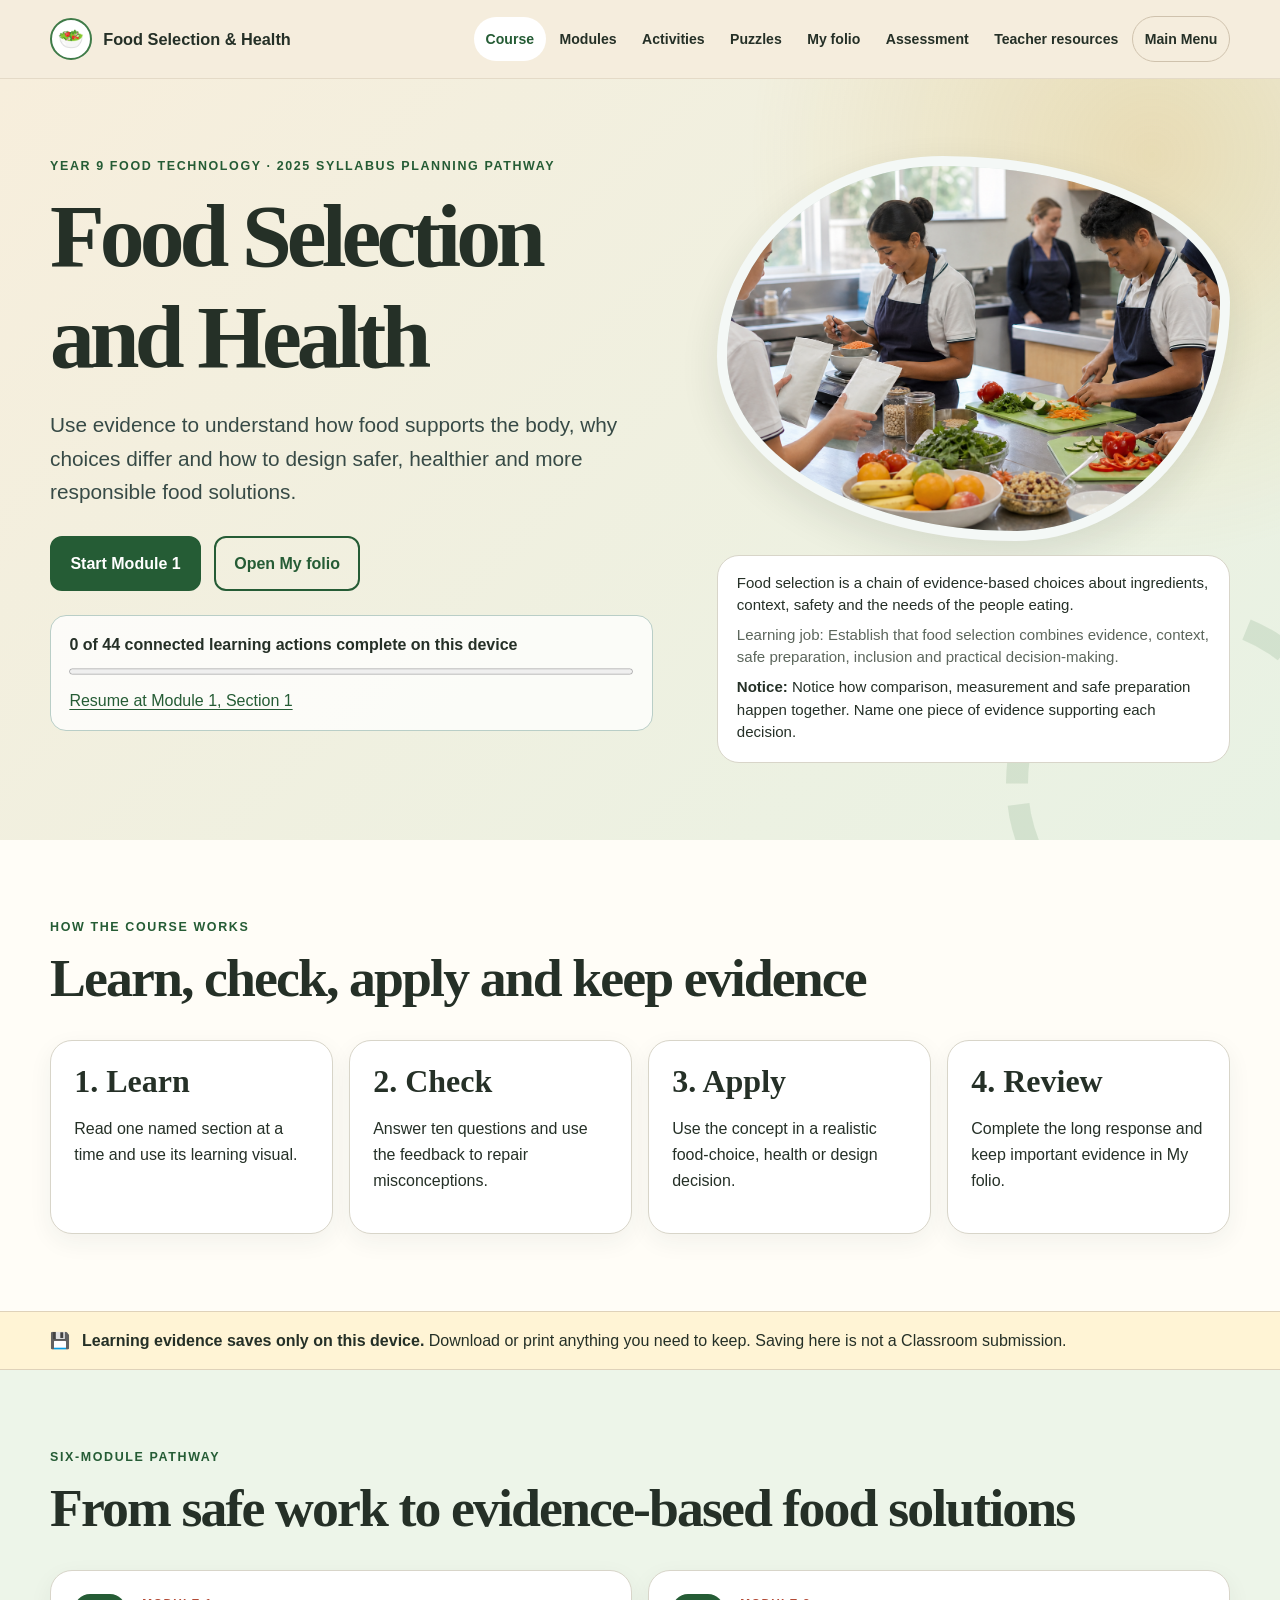
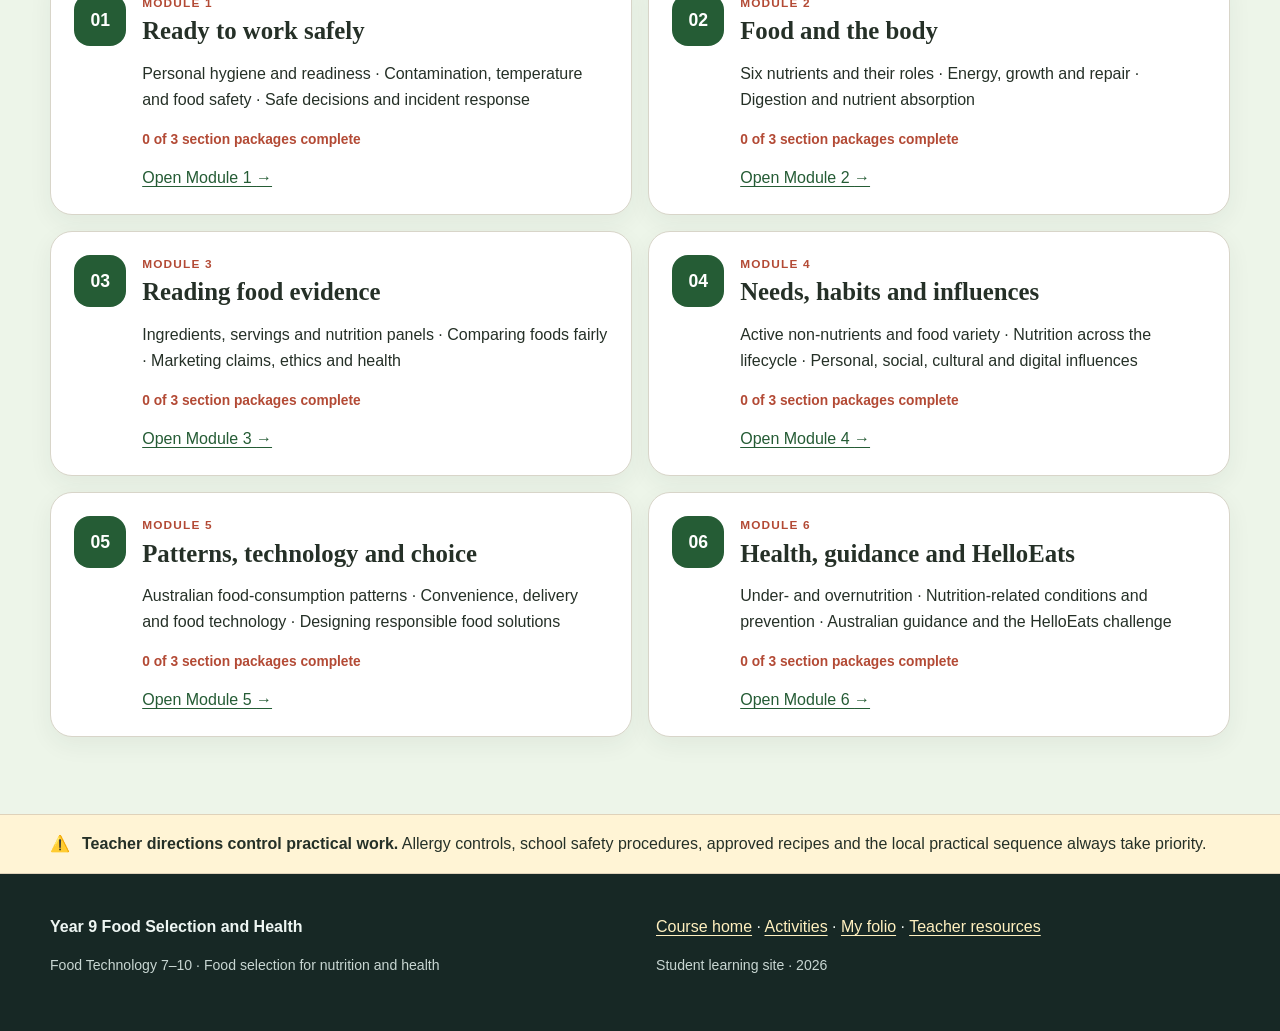
==== index.html @ 701dfd83 "Publish Year 9 Food Selection and Health course" ====
<!doctype html>
<html lang="en-AU"><head><meta charset="utf-8"><meta name="viewport" content="width=device-width, initial-scale=1"><meta name="description" content="Year 9 Food Selection and Health, a source-grounded Food Technology guided course."><title>Student Course | Food Selection and Health</title><link rel="stylesheet" href="assets/styles.css"></head>
<body><a class="skip-link" href="#main">Skip to course content</a>
  <header class="site-header"><div class="nav-wrap">
    <a class="brand" href="index.html"><span class="brand-mark" aria-hidden="true">🥗</span><span>Food Selection &amp; Health</span></a>
    <button class="nav-toggle" aria-expanded="false" aria-controls="site-nav">Menu</button>
    <nav class="site-nav" id="site-nav" aria-label="Main navigation">
      <a aria-current="page" href="index.html">Course</a>
      <a href="index.html#modules">Modules</a>
      <a href="activities.html">Activities</a>
      <a href="puzzles.html">Puzzles</a>
      <a href="folio.html">My folio</a>
      <a href="assessment.html">Assessment</a>
      <a href="teacher-resources.html">Teacher resources</a>
      <a href="https://stevencowell.github.io/Main-Page/">Main Menu</a>
    </nav>
  </div></header><main id="main"><section class="hero"><div class="hero-inner"><div><p class="eyebrow">Year 9 Food Technology · 2025 syllabus planning pathway</p><h1>Food Selection and Health</h1><p class="lede">Use evidence to understand how food supports the body, why choices differ and how to design safer, healthier and more responsible food solutions.</p><div class="hero-actions"><a class="button" href="modules/module-01.html">Start Module 1</a><a class="button secondary" href="folio.html">Open My folio</a></div><div class="course-progress-panel"><p data-course-progress>0 of 44 connected learning actions complete on this device</p><progress data-course-progress-bar value="0" max="44">0 of 44</progress><a data-course-resume href="modules/module-01.html#m01-s1-package">Resume at Module 1, Section 1</a></div></div><figure class="hero-image"><img src="assets/food-selection-health-hero.png" alt="Four Year 9 food technology students compare plain packages, measure ingredients and safely prepare vegetables, grains and legumes at a clean classroom bench under teacher supervision."><figcaption class="hero-caption">Food selection is a chain of evidence-based choices about ingredients, context, safety and the needs of the people eating.<span class="hero-learning-job">Learning job: Establish that food selection combines evidence, context, safe preparation, inclusion and practical decision-making.</span><span class="hero-notice"><strong>Notice:</strong> Notice how comparison, measurement and safe preparation happen together. Name one piece of evidence supporting each decision.</span></figcaption></figure></div></section>
  <section><div class="wrap"><p class="eyebrow">How the course works</p><h2>Learn, check, apply and keep evidence</h2><div class="rhythm-grid"><article class="card"><h3>1. Learn</h3><p>Read one named section at a time and use its learning visual.</p></article><article class="card"><h3>2. Check</h3><p>Answer ten questions and use the feedback to repair misconceptions.</p></article><article class="card"><h3>3. Apply</h3><p>Use the concept in a realistic food-choice, health or design decision.</p></article><article class="card"><h3>4. Review</h3><p>Complete the long response and keep important evidence in My folio.</p></article></div></div></section>
  <div class="save-note"><div class="wrap"><span aria-hidden="true">💾</span><span><strong>Learning evidence saves only on this device.</strong> Download or print anything you need to keep. Saving here is not a Classroom submission.</span></div></div>
  <section class="soft" id="modules"><div class="wrap"><p class="eyebrow">Six-module pathway</p><h2>From safe work to evidence-based food solutions</h2><div class="module-grid"><article class="card module-card"><div class="module-number">01</div><div><p class="module-stage">Module 1</p><h3>Ready to work safely</h3><p>Personal hygiene and readiness · Contamination, temperature and food safety · Safe decisions and incident response</p><p class="card-progress" data-card-progress="m01">0 of 3 section packages complete</p><a href="modules/module-01.html">Open Module 1 <span aria-hidden="true">→</span></a></div></article><article class="card module-card"><div class="module-number">02</div><div><p class="module-stage">Module 2</p><h3>Food and the body</h3><p>Six nutrients and their roles · Energy, growth and repair · Digestion and nutrient absorption</p><p class="card-progress" data-card-progress="m02">0 of 3 section packages complete</p><a href="modules/module-02.html">Open Module 2 <span aria-hidden="true">→</span></a></div></article><article class="card module-card"><div class="module-number">03</div><div><p class="module-stage">Module 3</p><h3>Reading food evidence</h3><p>Ingredients, servings and nutrition panels · Comparing foods fairly · Marketing claims, ethics and health</p><p class="card-progress" data-card-progress="m03">0 of 3 section packages complete</p><a href="modules/module-03.html">Open Module 3 <span aria-hidden="true">→</span></a></div></article><article class="card module-card"><div class="module-number">04</div><div><p class="module-stage">Module 4</p><h3>Needs, habits and influences</h3><p>Active non-nutrients and food variety · Nutrition across the lifecycle · Personal, social, cultural and digital influences</p><p class="card-progress" data-card-progress="m04">0 of 3 section packages complete</p><a href="modules/module-04.html">Open Module 4 <span aria-hidden="true">→</span></a></div></article><article class="card module-card"><div class="module-number">05</div><div><p class="module-stage">Module 5</p><h3>Patterns, technology and choice</h3><p>Australian food-consumption patterns · Convenience, delivery and food technology · Designing responsible food solutions</p><p class="card-progress" data-card-progress="m05">0 of 3 section packages complete</p><a href="modules/module-05.html">Open Module 5 <span aria-hidden="true">→</span></a></div></article><article class="card module-card"><div class="module-number">06</div><div><p class="module-stage">Module 6</p><h3>Health, guidance and HelloEats</h3><p>Under- and overnutrition · Nutrition-related conditions and prevention · Australian guidance and the HelloEats challenge</p><p class="card-progress" data-card-progress="m06">0 of 3 section packages complete</p><a href="modules/module-06.html">Open Module 6 <span aria-hidden="true">→</span></a></div></article></div></div></section>
  <section class="authority-note"><div class="wrap"><span aria-hidden="true">⚠️</span><span><strong>Teacher directions control practical work.</strong> Allergy controls, school safety procedures, approved recipes and the local practical sequence always take priority.</span></div></section></main>
  <footer class="footer"><div class="wrap footer-grid"><div><strong>Year 9 Food Selection and Health</strong><p class="fine">Food Technology 7–10 · Food selection for nutrition and health</p></div><div><a href="index.html">Course home</a> · <a href="activities.html">Activities</a> · <a href="folio.html">My folio</a> · <a href="teacher-resources.html">Teacher resources</a><p class="fine">Student learning site · <span data-year></span></p></div></div></footer><script src="assets/shared.js"></script><script src="assets/course-system-data.js"></script><script src="assets/course-progress.js"></script></body></html>
---- assets/styles.css ----
:root {
  --ink: #253027;
  --muted: #5c665c;
  --paper: #fffdf7;
  --cream: #f5eddc;
  --soft: #edf5e9;
  --teal: #3f7b48;
  --teal-dark: #255c35;
  --thread: #b34a35;
  --gold: #d49a2a;
  --line: #d8d5c9;
  --white: #ffffff;
  --shadow: 0 14px 38px rgba(37, 48, 39, 0.11);
  --radius: 22px;
  --content: 1180px;
  font-family: Inter, Aptos, "Segoe UI", Arial, sans-serif;
  color: var(--ink);
  background: var(--paper);
}

* {
  box-sizing: border-box;
}

html {
  scroll-behavior: smooth;
}

body {
  margin: 0;
  background: var(--paper);
  color: var(--ink);
  line-height: 1.62;
}

img,
svg,
video,
iframe {
  display: block;
  max-width: 100%;
}

a {
  color: var(--teal-dark);
  text-underline-offset: 0.2em;
}

a:hover {
  color: var(--thread);
}

button,
input,
textarea,
select {
  font: inherit;
}

button,
.button,
summary,
a {
  touch-action: manipulation;
}

:focus-visible {
  outline: 4px solid #f4c75d;
  outline-offset: 3px;
}

.skip-link {
  position: fixed;
  z-index: 1000;
  top: 0.7rem;
  left: 0.7rem;
  padding: 0.75rem 1rem;
  border-radius: 10px;
  background: var(--ink);
  color: var(--white);
  transform: translateY(-160%);
}

.skip-link:focus {
  transform: translateY(0);
}

.site-header {
  position: sticky;
  z-index: 100;
  top: 0;
  border-bottom: 1px solid #e4dac7;
  background: rgba(245, 237, 220, 0.97);
  backdrop-filter: blur(12px);
}

.nav-wrap {
  display: flex;
  width: min(calc(100% - 2rem), var(--content));
  min-height: 78px;
  margin: 0 auto;
  align-items: center;
  gap: 1.5rem;
}

.brand {
  display: inline-flex;
  flex: 0 0 auto;
  align-items: center;
  gap: 0.7rem;
  color: var(--ink);
  font-size: 1.02rem;
  font-weight: 800;
  text-decoration: none;
}

.brand-mark {
  display: grid;
  width: 42px;
  height: 42px;
  place-items: center;
  border: 2px solid var(--teal);
  border-radius: 50%;
  background: var(--white);
  font-size: 1.3rem;
}

.site-nav {
  display: flex;
  min-width: 0;
  margin-left: auto;
  align-items: center;
  gap: 0.15rem;
  overflow-x: auto;
  scrollbar-width: thin;
}

.site-nav a {
  flex: 0 0 auto;
  padding: 0.65rem 0.72rem;
  border-radius: 999px;
  color: var(--ink);
  font-size: 0.88rem;
  font-weight: 700;
  text-decoration: none;
  white-space: nowrap;
}

.site-nav a:hover,
.site-nav a[aria-current="page"] {
  background: var(--white);
  color: var(--teal-dark);
}

.site-nav a:last-child {
  border: 1px solid #cfc2ad;
}

.nav-toggle {
  display: none;
}

.wrap {
  width: min(calc(100% - 2rem), var(--content));
  margin: 0 auto;
}

main > section {
  padding: clamp(3.2rem, 6vw, 6.5rem) 0;
}

.hero {
  position: relative;
  overflow: hidden;
  background:
    radial-gradient(circle at 90% 10%, rgba(212, 154, 42, 0.24), transparent 30%),
    linear-gradient(135deg, #f7eedc 0%, #e8f2e4 100%);
}

.hero::after {
  position: absolute;
  right: -80px;
  bottom: -120px;
  width: 310px;
  height: 310px;
  border: 22px dashed rgba(63, 123, 72, 0.13);
  border-radius: 50%;
  content: "";
}

.hero-inner {
  position: relative;
  z-index: 1;
  display: grid;
  width: min(calc(100% - 2rem), var(--content));
  margin: 0 auto;
  align-items: center;
  gap: clamp(2rem, 5vw, 5rem);
  grid-template-columns: minmax(0, 1.08fr) minmax(300px, 0.92fr);
}

.eyebrow {
  margin: 0 0 0.65rem;
  color: var(--teal-dark);
  font-size: 0.78rem;
  font-weight: 900;
  letter-spacing: 0.13em;
  text-transform: uppercase;
}

h1,
h2,
h3,
h4 {
  margin-top: 0;
  font-family: Georgia, "Times New Roman", serif;
  line-height: 1.12;
}

h1 {
  max-width: 12ch;
  margin-bottom: 1rem;
  font-size: clamp(3.1rem, 7vw, 6.6rem);
  letter-spacing: -0.055em;
}

h2 {
  margin-bottom: 1rem;
  font-size: clamp(2rem, 4.2vw, 3.8rem);
  letter-spacing: -0.035em;
}

h3 {
  margin-bottom: 0.7rem;
  font-size: clamp(1.35rem, 2.5vw, 2rem);
}

.lede {
  max-width: 68ch;
  color: #374a46;
  font-size: clamp(1.05rem, 1.8vw, 1.3rem);
}

.hero-actions,
.actions {
  display: flex;
  margin-top: 1.7rem;
  flex-wrap: wrap;
  gap: 0.8rem;
}

.button {
  display: inline-flex;
  min-height: 48px;
  padding: 0.78rem 1.15rem;
  align-items: center;
  justify-content: center;
  border: 2px solid var(--teal-dark);
  border-radius: 12px;
  background: var(--teal-dark);
  color: var(--white);
  font-weight: 800;
  text-decoration: none;
}

.button:hover {
  background: var(--thread);
  border-color: var(--thread);
  color: var(--white);
}

.button.secondary {
  background: transparent;
  color: var(--teal-dark);
}

.hero-image {
  min-height: 0;
  margin: 0;
  overflow: visible;
}

.hero-image img {
  display: block;
  width: 100%;
  height: auto;
  min-height: 0;
  aspect-ratio: 4 / 3;
  border: 10px solid rgba(255, 255, 255, 0.72);
  border-radius: 44% 56% 42% 58% / 52% 38% 62% 48%;
  background: #d8e8e1;
  box-shadow: var(--shadow);
  object-fit: cover;
}

.hero-caption {
  margin-top: 0.85rem;
  padding: 1rem 1.2rem 1.15rem;
  border: 1px solid var(--line);
  border-radius: var(--radius);
  background: var(--white);
  box-shadow: var(--shadow-soft);
  color: var(--ink);
  font-size: 0.94rem;
  line-height: 1.5;
}

.hero-learning-job,
.hero-notice {
  display: block;
  margin-top: 0.45rem;
}

.hero-learning-job {
  color: var(--muted);
}

.foundation-visual {
  display: grid;
  min-height: 390px;
  padding: 2rem;
  place-items: center;
  background:
    linear-gradient(30deg, transparent 47%, rgba(255,255,255,.75) 48% 52%, transparent 53%) 0 0 / 64px 64px,
    linear-gradient(150deg, #9cc8bd, #e8c779);
  color: var(--ink);
  text-align: center;
}

.foundation-visual span {
  max-width: 18ch;
  padding: 1rem;
  border-radius: 16px;
  background: rgba(255,255,255,.86);
  font-weight: 850;
}

.rhythm-grid,
.module-grid,
.route-grid {
  display: grid;
  margin-top: 2rem;
  gap: 1rem;
}

.rhythm-grid {
  grid-template-columns: repeat(4, minmax(0, 1fr));
}

.module-grid {
  grid-template-columns: repeat(2, minmax(0, 1fr));
}

.route-grid {
  grid-template-columns: repeat(3, minmax(0, 1fr));
}

.card {
  padding: 1.45rem;
  border: 1px solid var(--line);
  border-radius: var(--radius);
  background: var(--white);
  box-shadow: 0 8px 24px rgba(32, 48, 46, 0.06);
}

.module-card {
  display: grid;
  min-height: 170px;
  align-items: start;
  gap: 1rem;
  grid-template-columns: 52px minmax(0, 1fr);
}

.module-number {
  display: grid;
  width: 52px;
  height: 52px;
  place-items: center;
  border-radius: 16px;
  background: var(--teal-dark);
  color: var(--white);
  font-size: 1.1rem;
  font-weight: 900;
}

.module-stage {
  margin: 0 0 0.25rem;
  color: var(--thread);
  font-size: 0.74rem;
  font-weight: 900;
  letter-spacing: 0.1em;
  text-transform: uppercase;
}

.module-card h3 {
  font-size: 1.55rem;
}

.soft {
  background: var(--soft);
}

.save-note,
.authority-note {
  padding: 1rem 0;
  border-block: 1px solid #dfd2ba;
  background: #fff4d5;
}

.save-note .wrap,
.authority-note .wrap {
  display: flex;
  align-items: flex-start;
  gap: 0.75rem;
}

.feature-band {
  background: var(--teal-dark);
  color: var(--white);
}

.feature-band .eyebrow,
.feature-band a {
  color: #ffe4a4;
}

.feature-band .button.secondary {
  border-color: #ffe4a4;
  background: #ffe4a4;
  color: var(--teal-dark);
}

.feature-band .button.secondary:hover {
  border-color: var(--white);
  background: var(--white);
  color: var(--teal-dark);
}

.feature-grid {
  display: grid;
  align-items: center;
  gap: clamp(2rem, 5vw, 5rem);
  grid-template-columns: 1fr 1fr;
}

.placeholder {
  padding: 1rem 1.1rem;
  border: 2px dashed #b78e49;
  border-radius: 14px;
  background: #fff9e8;
  color: #5c4928;
}

.placeholder strong {
  display: block;
}

.page-hero {
  padding: clamp(2.5rem, 5vw, 4.5rem) 0;
  background:
    radial-gradient(circle at 85% 15%, rgba(212, 154, 52, 0.26), transparent 26%),
    linear-gradient(135deg, #f8efe2, #dfeee9);
}

.page-hero h1 {
  max-width: 18ch;
  font-size: clamp(2.6rem, 5vw, 4.8rem);
}

.module-layout {
  display: grid;
  width: min(calc(100% - 2rem), var(--content));
  margin: 0 auto;
  padding: 3rem 0 5rem;
  align-items: start;
  gap: 2rem;
  grid-template-columns: minmax(0, 1fr) 290px;
}

.module-article {
  min-width: 0;
}

.module-presentation {
  display: grid;
  margin: 0 0 2rem;
  padding: 1.35rem;
  align-items: center;
  gap: 1.5rem;
  grid-template-columns: minmax(0, 1fr) auto;
  border: 2px solid #b9cec7;
  border-left: 0.55rem solid var(--teal);
  border-radius: var(--radius);
  background: linear-gradient(135deg, #e4f1ed, #fff5dc);
  box-shadow: var(--shadow);
}

.module-presentation h2 {
  margin-bottom: 0.55rem;
  font-size: clamp(1.65rem, 3vw, 2.2rem);
}

.module-presentation p {
  max-width: 66ch;
}

.module-presentation > div > :last-child {
  margin-bottom: 0;
}

.presentation-download {
  text-align: center;
  white-space: nowrap;
}

.module-aside {
  position: sticky;
  top: 98px;
  padding: 1.2rem;
  border: 1px solid var(--line);
  border-radius: var(--radius);
  background: var(--white);
  box-shadow: 0 8px 24px rgba(32, 48, 46, 0.07);
}

.module-aside h2 {
  font-size: 1.4rem;
}

.module-aside ol {
  padding-left: 1.2rem;
}

.module-section {
  margin-bottom: 2rem;
  padding: clamp(1.2rem, 3vw, 2rem);
  border: 1px solid var(--line);
  border-radius: var(--radius);
  background: var(--white);
  box-shadow: 0 8px 26px rgba(32, 48, 46, 0.055);
  scroll-margin-top: 105px;
}

.section-visual,
.section-pathway {
  margin: 1.3rem 0;
  padding: 1.2rem;
  border-radius: 16px;
  background: var(--soft);
}

.learning-package {
  margin: 1.2rem 0 0;
  border: 1px solid #b9cec7;
  border-radius: 16px;
  background: #f7fcfa;
  overflow: clip;
}

.learning-package summary {
  display: flex;
  min-height: 68px;
  padding: 1rem 1.1rem;
  align-items: center;
  justify-content: space-between;
  gap: 1rem;
  color: var(--teal-dark);
  cursor: pointer;
  font-weight: 850;
}

.learning-package summary::after {
  content: "+";
  font-size: 1.5rem;
}

.learning-package[open] summary::after {
  content: "−";
}

.learning-package-body {
  padding: 0 1.1rem 1.1rem;
}

.module-review {
  margin-top: 2.6rem;
  padding: 1.5rem;
  border: 2px solid var(--teal);
  border-radius: var(--radius);
  background: #e9f5f1;
}

.module-review h2 {
  font-size: 1.8rem;
}

.module-review ul {
  padding-left: 1.3rem;
}

.module-nav {
  display: flex;
  margin-top: 2rem;
  flex-wrap: wrap;
  justify-content: space-between;
  gap: 0.8rem;
}

.footer {
  padding: 2.5rem 0;
  background: #172825;
  color: #eef6f3;
}

.footer-grid {
  display: grid;
  gap: 2rem;
  grid-template-columns: 1fr 1fr;
}

.footer a {
  color: #fff0bf;
}

.fine {
  color: #c8d6d2;
  font-size: 0.88rem;
}

@media (max-width: 960px) {
  .nav-wrap {
    display: block;
    padding: 0.8rem 0 0.4rem;
  }

  .site-nav {
    margin-top: 0.5rem;
    padding-bottom: 0.35rem;
  }

  .hero-inner,
  .feature-grid {
    grid-template-columns: 1fr;
  }

  .foundation-visual {
    min-height: 310px;
  }

  .rhythm-grid {
    grid-template-columns: repeat(2, minmax(0, 1fr));
  }

  .module-layout {
    grid-template-columns: 1fr;
  }

  .module-aside {
    position: static;
    grid-row: 1;
  }
}

@media (max-width: 620px) {
  .nav-wrap,
  .wrap,
  .hero-inner,
  .module-layout {
    width: min(calc(100% - 2rem), var(--content));
  }

  .site-nav {
    margin-right: -1rem;
    margin-left: -1rem;
    padding-right: 1rem;
    padding-left: 1rem;
  }

  .site-nav a {
    min-height: 44px;
  }

  main > section {
    padding: 3rem 0;
  }

  .hero-inner {
    gap: 2rem;
  }

  h1 {
    font-size: clamp(2.75rem, 14vw, 4.1rem);
  }

  .foundation-visual {
    min-height: 280px;
  }

  .hero-actions,
  .actions {
    display: grid;
    grid-template-columns: 1fr;
  }

  .button {
    width: 100%;
  }

  .rhythm-grid,
  .module-grid,
  .route-grid,
  .footer-grid {
    grid-template-columns: 1fr;
  }

  .module-card {
    min-height: 0;
  }

  .page-hero h1 {
    font-size: clamp(2.45rem, 12vw, 3.65rem);
  }

  .module-layout {
    padding-top: 2rem;
  }

  .module-section {
    padding: 1.1rem;
  }

  .learning-package summary {
    min-height: 88px;
    align-items: flex-start;
  }

  .module-nav {
    display: grid;
    grid-template-columns: 1fr;
  }
}

@media print {
  .skip-link,
  .site-header,
  .hero-actions,
  .module-nav,
  .footer {
    display: none !important;
  }

  body {
    background: #fff;
    color: #000;
  }

  main > section:last-child {
    padding-bottom: 0;
  }

  .module-layout {
    display: block;
    width: 100%;
    padding: 0;
  }

  .module-aside {
    box-shadow: none;
  }
}

.video-card {
  display: grid;
  margin: 1rem 0;
  overflow: hidden;
  border: 1px solid #b9cec7;
  border-radius: 16px;
  background: var(--white);
  grid-template-columns: minmax(260px, 0.9fr) minmax(0, 1.1fr);
}

.video-poster {
  position: relative;
  min-height: 230px;
  background: #10211f;
}

.video-poster > img,
.video-slot,
.video-slot iframe {
  width: 100%;
  height: 100%;
  min-height: 230px;
  aspect-ratio: 16 / 9;
}

.video-poster > img {
  object-fit: cover;
}

.video-slot {
  position: absolute;
  inset: 0;
}

.video-slot:empty {
  display: none;
}

.video-slot iframe {
  border: 0;
}

.video-play,
.video-close {
  position: absolute;
  z-index: 2;
  left: 50%;
  min-height: 48px;
  padding: 0.75rem 1rem;
  border: 2px solid var(--white);
  border-radius: 999px;
  background: var(--teal-dark);
  color: var(--white);
  cursor: pointer;
  font-weight: 900;
  transform: translate(-50%, -50%);
}

.video-play {
  top: 50%;
}

.video-close {
  top: 2rem;
  transform: translate(-50%, 0);
}

.video-copy {
  padding: 1rem 1.15rem;
}

.video-copy h4 {
  font-size: 1.35rem;
}

.equivalent-path {
  padding: 0.4rem 0;
}

.pathway-phases {
  display: grid;
  gap: 0.75rem;
  grid-template-columns: repeat(3, minmax(0, 1fr));
}

.pathway-phases > div {
  padding: 0.85rem;
  border: 1px solid #c9d9d3;
  border-radius: 12px;
  background: var(--white);
}

.pathway-phases h3,
.pathway-phases h5 {
  margin-bottom: 0.35rem;
  font-size: 1.05rem;
}

.video-library {
  display: grid;
  margin: 1.5rem 0 3rem;
  gap: 1rem;
}

.alternative-bank {
  display: grid;
  gap: 0.65rem;
}

.alternative-card {
  border: 1px solid var(--line);
  border-radius: 14px;
  background: var(--white);
}

.alternative-card summary {
  display: flex;
  min-height: 62px;
  padding: 0.8rem 1rem;
  align-items: center;
  justify-content: space-between;
  gap: 1rem;
  cursor: pointer;
  font-weight: 850;
}

.alternative-card summary span:last-child {
  color: var(--teal-dark);
  font-size: 0.88rem;
}

.alternative-card > div {
  padding: 0 1rem 1rem;
}

.authority-panel,
.assessment-warning,
.historical-panel,
.read-panel,
.staff-checklist {
  margin: 1rem 0 2rem;
  padding: 1.15rem 1.25rem;
  border: 1px solid #c4d6cf;
  border-radius: 16px;
  background: #f0f8f5;
}

.authority-panel h2,
.assessment-warning h2,
.historical-panel h2,
.read-panel h2,
.staff-checklist h2 {
  font-size: 1.7rem;
}

.assessment-warning {
  border: 2px solid #d49a34;
  background: #fff4d5;
}

.jump-nav {
  position: sticky;
  z-index: 20;
  top: 86px;
  display: flex;
  margin-bottom: 2rem;
  padding: 0.65rem;
  overflow-x: auto;
  gap: 0.45rem;
  border: 1px solid var(--line);
  border-radius: 14px;
  background: rgba(255, 253, 248, 0.96);
}

.jump-nav a {
  display: grid;
  width: 42px;
  height: 42px;
  flex: 0 0 42px;
  place-items: center;
  border-radius: 10px;
  background: var(--soft);
  font-weight: 900;
  text-decoration: none;
}

.activity-module-group {
  margin: 0 0 3.5rem;
  scroll-margin-top: 150px;
}

.activity-module-group > h2 {
  font-size: clamp(1.9rem, 3.6vw, 3rem);
}

.activity-card,
.folio-stage {
  margin: 0.8rem 0;
  border: 1px solid var(--line);
  border-radius: 16px;
  background: var(--white);
  box-shadow: 0 7px 20px rgba(32, 48, 46, 0.055);
  scroll-margin-top: 105px;
}

.activity-card > summary,
.folio-stage > summary {
  display: flex;
  min-height: 72px;
  padding: 0.9rem 1rem;
  align-items: center;
  justify-content: space-between;
  gap: 1rem;
  cursor: pointer;
  color: var(--ink);
  font-weight: 900;
}

.activity-card > summary > span:first-child,
.folio-stage > summary > span:first-child {
  display: grid;
  gap: 0.25rem;
}

.activity-card > summary > span:last-child,
.folio-stage > summary > span:last-child {
  flex: 0 0 auto;
  color: var(--thread);
  font-size: 0.86rem;
}

.mechanic-label,
.status-pill {
  width: fit-content;
  padding: 0.18rem 0.45rem;
  border-radius: 999px;
  background: #e5f2ee;
  color: var(--teal-dark);
  font-family: Inter, Aptos, "Segoe UI", sans-serif;
  font-size: 0.7rem;
  font-weight: 900;
  letter-spacing: 0.07em;
  text-transform: uppercase;
}

.activity-body,
.folio-stage-body {
  padding: 0 1rem 1rem;
}

.learning-job,
.folio-brief {
  padding: 0.85rem;
  border-left: 5px solid var(--teal);
  background: #f1f8f5;
}

.practice-item {
  margin: 0.85rem 0;
  padding: 0.9rem;
  border: 1px solid #ccd9d5;
  border-radius: 12px;
  background: #fffdf8;
}

.practice-item > p:first-child {
  display: flex;
  align-items: flex-start;
  gap: 0.65rem;
  font-weight: 800;
}

.item-number {
  display: grid;
  width: 28px;
  height: 28px;
  flex: 0 0 28px;
  place-items: center;
  border-radius: 8px;
  background: var(--teal-dark);
  color: var(--white);
  font-size: 0.8rem;
}

.practice-item label {
  display: block;
  margin-bottom: 0.3rem;
  font-weight: 850;
}

.practice-item select,
.practice-item input[type="text"],
.folio-stage textarea,
.folio-stage input[type="text"] {
  width: 100%;
  min-height: 48px;
  padding: 0.7rem 0.8rem;
  border: 1px solid #789d92;
  border-radius: 10px;
  background: var(--white);
}

.text-check-row {
  display: grid;
  gap: 0.6rem;
  grid-template-columns: minmax(0, 1fr) auto;
}

.text-check-row button,
.activity-controls button,
.folio-toolbar button,
.file-button {
  min-height: 44px;
  padding: 0.65rem 0.85rem;
  border: 1px solid var(--teal-dark);
  border-radius: 9px;
  background: var(--teal-dark);
  color: var(--white);
  cursor: pointer;
  font-weight: 800;
}

.answer-neutral {
  margin-top: 1rem;
  padding: 0.8rem;
  border-radius: 10px;
  background: #fff4d5;
}

.activity-links,
.activity-controls,
.folio-toolbar {
  display: flex;
  margin-top: 1rem;
  align-items: center;
  flex-wrap: wrap;
  gap: 0.7rem 1rem;
}

.activity-controls p {
  margin-right: auto;
  font-weight: 850;
}

.activity-card[data-complete="true"],
.folio-stage[data-complete="true"] {
  border-color: #5e9b70;
}

.folio-progress {
  max-width: 680px;
  margin-top: 1.4rem;
  padding: 1rem;
  border-radius: 14px;
  background: rgba(255,255,255,.78);
}

.folio-progress p {
  margin: 0 0 .45rem;
  font-weight: 850;
}

.folio-stage-body > label,
.folio-media > label:not(.file-button) {
  display: block;
  margin: 1rem 0 0.35rem;
  font-weight: 900;
}

.folio-stage textarea {
  min-height: 220px;
  resize: vertical;
}

.folio-support,
.folio-media {
  margin-top: 1rem;
  padding: 0.9rem;
  border: 1px solid var(--line);
  border-radius: 12px;
  background: var(--soft);
}

.folio-support h3,
.folio-media h3 {
  font-size: 1.25rem;
}

.privacy-warning {
  padding: 0.75rem;
  border-left: 5px solid var(--gold);
  background: #fff4d5;
}

input[type="file"][data-folio-image],
input[type="file"][data-folio-restore] {
  position: absolute;
  width: 1px;
  height: 1px;
  overflow: hidden;
  clip: rect(0 0 0 0);
}

.file-button {
  display: inline-flex !important;
  margin: 0.5rem 0 !important;
  align-items: center;
}

.folio-gallery {
  display: grid;
  margin-top: 1rem;
  gap: 0.8rem;
  grid-template-columns: repeat(3, minmax(0, 1fr));
}

.folio-gallery figure {
  margin: 0;
  overflow: hidden;
  border: 1px solid var(--line);
  border-radius: 10px;
  background: var(--white);
}

.folio-gallery img {
  width: 100%;
  aspect-ratio: 4 / 3;
  object-fit: cover;
}

.folio-gallery figcaption,
.folio-gallery button {
  margin: 0.45rem;
}

.source-links,
.folio-status {
  margin-top: 1rem;
}

.folio-status {
  font-weight: 900;
}

.confirm-grid,
.teacher-resource-grid {
  display: grid;
  gap: 1rem;
  grid-template-columns: repeat(2, minmax(0, 1fr));
}

.confirm-grid article,
.teacher-resource-grid > section {
  padding: 1rem;
  border: 1px solid var(--line);
  border-radius: 14px;
  background: var(--white);
}

.confirm-grid h3,
.teacher-resource-grid h2 {
  font-size: 1.4rem;
}

.current-outcomes,
.historical-panel,
.read-panel {
  margin-top: 2rem;
}

.outcome-codes {
  display: flex;
  padding: 0;
  flex-wrap: wrap;
  gap: 0.55rem;
  list-style: none;
}

.outcome-codes li {
  padding: 0.45rem 0.7rem;
  border-radius: 999px;
  background: var(--teal-dark);
  color: var(--white);
  font-weight: 850;
}

.historical-panel {
  border-color: #d1b87e;
  background: #fffaf0;
}

.historical-panel dl > div {
  display: grid;
  padding: 0.45rem 0;
  border-bottom: 1px solid #e6d8ba;
  grid-template-columns: minmax(150px, .4fr) minmax(0, 1fr);
}

.historical-panel dt {
  font-weight: 900;
}

.historical-panel dd {
  margin: 0;
}

.read-panel label {
  display: flex;
  align-items: flex-start;
  gap: 0.65rem;
  font-weight: 850;
}

.read-panel input {
  width: 22px;
  height: 22px;
  flex: 0 0 22px;
  accent-color: var(--teal);
}

.download-list {
  padding-left: 1.2rem;
}

.status-note {
  padding: 0.7rem;
  border-radius: 10px;
  background: #fff4d5;
}

@media (max-width: 760px) {
  .video-card,
  .pathway-phases,
  .folio-gallery,
  .confirm-grid,
  .teacher-resource-grid {
    grid-template-columns: 1fr;
  }

  .alternative-card summary,
  .activity-card > summary,
  .folio-stage > summary {
    align-items: flex-start;
    flex-direction: column;
  }

  .text-check-row {
    grid-template-columns: 1fr;
  }

  .activity-controls,
  .folio-toolbar {
    align-items: stretch;
    flex-direction: column;
  }

  .activity-controls p {
    margin-right: 0;
  }

  .historical-panel dl > div {
    grid-template-columns: 1fr;
  }
}

@media print {
  .no-print,
  .save-note,
  .activity-card:not([open]),
  .folio-stage:not([open]),
  .activity-controls,
  .file-button,
  input[type="file"] {
    display: none !important;
  }

  .folio-stage,
  .activity-card,
  .practice-item {
    box-shadow: none;
    break-inside: avoid;
  }

  .folio-stage > summary,
  .activity-card > summary {
    display: block;
  }
}

@media (prefers-reduced-motion: reduce) {
  *,
  *::before,
  *::after {
    scroll-behavior: auto !important;
    transition-duration: 0.01ms !important;
    animation-duration: 0.01ms !important;
  }
}

.visually-hidden {
  position: absolute !important;
  width: 1px !important;
  height: 1px !important;
  padding: 0 !important;
  margin: -1px !important;
  overflow: hidden !important;
  clip: rect(0, 0, 0, 0) !important;
  white-space: nowrap !important;
  border: 0 !important;
}

.compact {
  max-width: 62ch;
}

.dark {
  color: var(--muted);
}

.feature-photo {
  margin: 0;
  overflow: hidden;
  border-radius: var(--radius);
  background: var(--white);
  box-shadow: var(--shadow);
}

.feature-photo img {
  width: 100%;
  aspect-ratio: 4 / 3;
  object-fit: cover;
}

.feature-photo figcaption {
  padding: 0.85rem 1rem;
  color: var(--ink);
  font-weight: 700;
}

.course-progress-panel,
.module-progress {
  max-width: 680px;
  padding: 1rem 1.15rem;
  border: 1px solid #b9cec7;
  border-radius: 16px;
  background: rgba(255, 255, 255, 0.78);
}

.course-progress-panel {
  margin: 1.5rem 0 2rem;
}

.course-progress-panel p,
.module-progress p {
  margin: 0 0 0.45rem;
  font-weight: 800;
}

progress {
  display: block;
  width: 100%;
  height: 13px;
  margin-bottom: 0.65rem;
  accent-color: var(--teal);
}

.card-progress,
.package-progress {
  color: var(--thread);
  font-size: 0.86rem;
  font-weight: 850;
}

.module-hero h1 {
  max-width: 19ch;
  font-size: clamp(2.7rem, 5.5vw, 5.25rem);
}

.module-progress {
  margin-top: 1.4rem;
}

.section-theory > h2 {
  font-size: clamp(2rem, 4vw, 3.25rem);
}

.section-theory {
  display: flow-root;
}

.section-purpose {
  padding: 0.75rem 0.9rem;
  border-left: 5px solid var(--gold);
  background: #fff8e6;
}

.concept-callout {
  margin: 1.4rem 0;
  padding: 1.1rem 1.2rem;
  border-left: 6px solid var(--thread);
  border-radius: 0 14px 14px 0;
  background: #fff1f2;
}

.concept-callout h3,
.worked-example h3,
.misconceptions h3,
.help-grid h3 {
  font-size: 1.2rem;
}

.concept-grid,
.response-support,
.help-grid {
  display: grid;
  gap: 1rem;
  grid-template-columns: repeat(2, minmax(0, 1fr));
}

.vocabulary {
  margin: 0;
}

.vocabulary > div {
  padding: 0.6rem 0;
  border-bottom: 1px solid var(--line);
}

.vocabulary dt {
  font-weight: 900;
}

.vocabulary dd {
  margin: 0.15rem 0 0;
  color: var(--muted);
}

.worked-example,
.misconceptions,
.help-grid > article {
  padding: 1rem;
  border: 1px solid var(--line);
  border-radius: 16px;
  background: #fffdf8;
}

.misconceptions {
  margin: 1rem 0;
}

.help-grid {
  margin: 1.25rem 0;
  grid-template-columns: repeat(3, minmax(0, 1fr));
}

.help-grid > article {
  border-color: #b9cec7;
  background: #f4faf7;
  scroll-margin-top: 105px;
}

.section-visual {
  padding: 0;
  overflow: hidden;
  border: 1px solid #c7d7d1;
  background: #eaf3ef;
}

.section-visual img {
  width: 100%;
  max-height: 680px;
  object-fit: contain;
  background: #f6fbf9;
}

.visual-crop {
  width: 100%;
  aspect-ratio: 1;
  background-color: #dce9e4;
  background-position: 0 0;
  background-repeat: no-repeat;
  background-size: 200% 200%;
}

.visual-crop[data-crop="q2"] {
  background-position: 100% 0;
}

.visual-crop[data-crop="q3"] {
  background-position: 0 100%;
}

.visual-crop[data-crop="q4"] {
  background-position: 100% 100%;
}

.visual-crop-image {
  display: block;
  width: 100%;
  height: auto;
  aspect-ratio: 1;
  object-fit: cover;
  background: #f6fbf9;
}

.module-context-visual {
  width: 100%;
  max-width: 500px;
  margin: 0 auto 1.6rem;
  overflow: hidden;
  border: 1px solid #c7d7d1;
  border-radius: var(--radius);
  background: var(--white);
}

.module-context-visual figcaption {
  padding: 0.85rem 1rem;
  color: var(--ink);
  font-weight: 700;
}

.evidence-table {
  width: 100%;
  margin: 1rem 0 1.5rem;
  border-collapse: collapse;
  background: var(--white);
}

.evidence-table th,
.evidence-table td {
  padding: 0.7rem 0.75rem;
  border: 1px solid var(--line);
  text-align: left;
  vertical-align: top;
}

.evidence-table th {
  background: var(--teal-dark);
  color: var(--white);
}

.source-list {
  font-size: 0.92rem;
}

.source-list li {
  margin: 0.35rem 0;
  overflow-wrap: anywhere;
}

.section-visual .visual-link {
  display: block;
}

.section-visual figcaption {
  padding: 0.9rem 1rem;
  font-size: 0.9rem;
  line-height: 1.45;
}

@media (min-width: 761px) {
  .theory-wrap-visual {
    width: min(43%, 360px);
    margin-top: 0.45rem;
    margin-bottom: 1rem;
  }

  .theory-wrap-right {
    float: right;
    margin-left: 1.35rem;
  }

  .theory-wrap-left {
    float: left;
    margin-right: 1.35rem;
  }
}

.section-visual .fine,
.module-context-visual .fine,
.visual-notice {
  display: block;
  margin-top: 0.45rem;
}

.section-visual .fine,
.module-context-visual .fine {
  color: var(--muted);
}

.visual-notice {
  color: var(--ink);
}

.visual-actions {
  display: flex;
  padding: 0 1rem 1rem;
}

.visual-open {
  min-height: 44px;
}

.activity-stimulus {
  margin: 1rem 0 1.25rem;
  padding: 1rem;
  border: 2px solid #b9cec7;
  border-radius: 14px;
  background: #f4faf7;
}

.activity-stimulus > :last-child {
  margin-bottom: 0;
}

.stimulus-grid {
  display: grid;
  grid-template-columns: repeat(2, minmax(0, 1fr));
  gap: 0.85rem;
}

.stimulus-grid > * {
  margin: 0;
  padding: 0.85rem;
  border: 1px solid #c7d7d1;
  border-radius: 10px;
  background: var(--white);
}

.section-pathway h4 {
  margin-bottom: 0.5rem;
  font-size: 1.45rem;
}

.pathway-steps {
  display: grid;
  margin: 1rem 0;
  gap: 0.6rem;
}

.learning-package-body > p:first-child {
  padding: 0.8rem 0;
  border-bottom: 1px solid #d8e5e0;
}

.knowledge-question {
  margin: 1rem 0;
  padding: 1rem;
  border: 1px solid #c9d9d3;
  border-radius: 14px;
  background: var(--white);
  scroll-margin-top: 105px;
}

.knowledge-question legend {
  display: flex;
  width: 100%;
  padding: 0 0 0.45rem;
  align-items: flex-start;
  gap: 0.7rem;
  font-weight: 850;
}

.knowledge-question legend > span {
  display: grid;
  width: 30px;
  height: 30px;
  flex: 0 0 30px;
  place-items: center;
  border-radius: 9px;
  background: var(--teal-dark);
  color: var(--white);
  font-size: 0.83rem;
}

.option-list {
  display: grid;
  gap: 0.55rem;
}

.option-list label {
  display: grid;
  min-height: 48px;
  padding: 0.7rem 0.8rem;
  align-items: start;
  gap: 0.7rem;
  border: 1px solid var(--line);
  border-radius: 11px;
  cursor: pointer;
  grid-template-columns: 22px minmax(0, 1fr);
}

.option-list label:hover,
.option-list label:has(input:checked) {
  border-color: var(--teal);
  background: #edf8f4;
}

.option-list input {
  width: 20px;
  height: 20px;
  margin: 0.15rem 0 0;
  accent-color: var(--teal);
}

.question-feedback {
  margin: 0.7rem 0 0;
  padding: 0.75rem 0.85rem;
  border-radius: 10px;
  background: #fff6dc;
  font-weight: 700;
}

.question-feedback[data-state="correct"] {
  background: #e4f5e9;
  color: #174d2b;
}

.question-feedback[data-state="review"] {
  background: #fff0e6;
  color: #6d371a;
}

.help-link {
  display: inline-block;
  margin-top: 0.65rem;
  font-size: 0.9rem;
}

.long-response {
  margin-top: 1.5rem;
  padding: 1.1rem;
  border: 2px solid var(--teal);
  border-radius: 16px;
  background: #eff8f5;
}

.long-response h3 {
  font-size: 1.65rem;
}

.response-support > div {
  padding: 0.9rem;
  border-radius: 12px;
  background: var(--white);
}

.response-support h4 {
  margin-bottom: 0.4rem;
  font-size: 1.05rem;
}

.long-response label {
  display: block;
  margin: 1rem 0 0.35rem;
  font-weight: 900;
}

.long-response textarea {
  width: 100%;
  min-height: 210px;
  padding: 0.85rem;
  resize: vertical;
  border: 1px solid #789d92;
  border-radius: 10px;
  background: var(--white);
  color: var(--ink);
}

.package-save-row {
  display: flex;
  margin-top: 1rem;
  padding-top: 1rem;
  align-items: center;
  flex-wrap: wrap;
  gap: 0.8rem 1rem;
  border-top: 1px solid #c9d9d3;
}

.package-save-row p {
  margin: 0 auto 0 0;
  font-weight: 850;
}

.text-button {
  min-height: 44px;
  padding: 0.55rem 0.75rem;
  border: 1px solid #b17b82;
  border-radius: 9px;
  background: var(--white);
  color: #76313a;
  cursor: pointer;
  font-weight: 750;
}

.learning-package[data-complete="true"] {
  border-color: #4b9362;
  background: #f3fbf5;
}

.review-checklist {
  display: grid;
  padding: 0;
  gap: 0.65rem;
  list-style: none;
}

.review-checklist li {
  display: flex;
  padding: 0.75rem 0.85rem;
  align-items: center;
  justify-content: space-between;
  gap: 1rem;
  border: 1px solid #b9cec7;
  border-radius: 11px;
  background: var(--white);
}

.review-checklist li[data-complete="true"] {
  border-color: #5e9b70;
  background: #e5f5e9;
}

.review-checklist span {
  font-size: 0.86rem;
  font-weight: 900;
}

.teacher-confirm {
  margin-top: 1rem;
  padding: 0.9rem;
  border: 2px solid #d49a34;
  border-radius: 12px;
  background: #fff5da;
}

.teacher-confirm h2 {
  font-size: 1.2rem;
}

.teacher-confirm ul {
  padding-left: 1.2rem;
}

.visual-dialog {
  width: min(1120px, 94vw);
  max-width: none;
  max-height: 94vh;
  padding: 0;
  overflow: hidden;
  border: 0;
  border-radius: 18px;
  background: var(--white);
  box-shadow: 0 24px 80px rgb(11 38 35 / 35%);
}

.visual-dialog::backdrop {
  background: rgb(9 31 29 / 78%);
}

.visual-dialog-panel {
  display: grid;
  max-height: 94vh;
  padding: 1rem;
  gap: 0.85rem;
  overflow: auto;
}

.visual-dialog img {
  display: block;
  width: 100%;
  max-height: calc(94vh - 8.5rem);
  object-fit: contain;
  border-radius: 12px;
  background: var(--cream);
}

.visual-dialog p {
  margin: 0;
  color: var(--ink);
  font-weight: 750;
}

.visual-dialog-close {
  min-width: 88px;
  min-height: 44px;
  justify-self: end;
  padding: 0.55rem 0.9rem;
  border: 2px solid var(--teal);
  border-radius: 10px;
  background: var(--white);
  color: var(--teal-dark);
  cursor: pointer;
  font: inherit;
  font-weight: 850;
}

@media (max-width: 760px) {
  .concept-grid,
  .response-support,
  .help-grid,
  .stimulus-grid {
    grid-template-columns: 1fr;
  }

  .module-presentation {
    grid-template-columns: 1fr;
  }

  .presentation-download {
    width: 100%;
    white-space: normal;
  }

  .section-visual img {
    max-height: none;
  }

  .theory-wrap-visual {
    float: none;
    width: 100%;
    max-width: 500px;
    margin: 1.25rem auto;
  }

  .package-save-row,
  .review-checklist li {
    align-items: stretch;
    flex-direction: column;
  }

  .package-save-row p {
    margin-right: 0;
  }
}

@media print {
  .learning-package,
  .module-review,
  .module-progress,
  .course-progress-panel,
  .text-button,
  .presentation-download,
  .visual-actions {
    display: none !important;
  }

  .module-section {
    break-inside: avoid;
    box-shadow: none;
  }
}
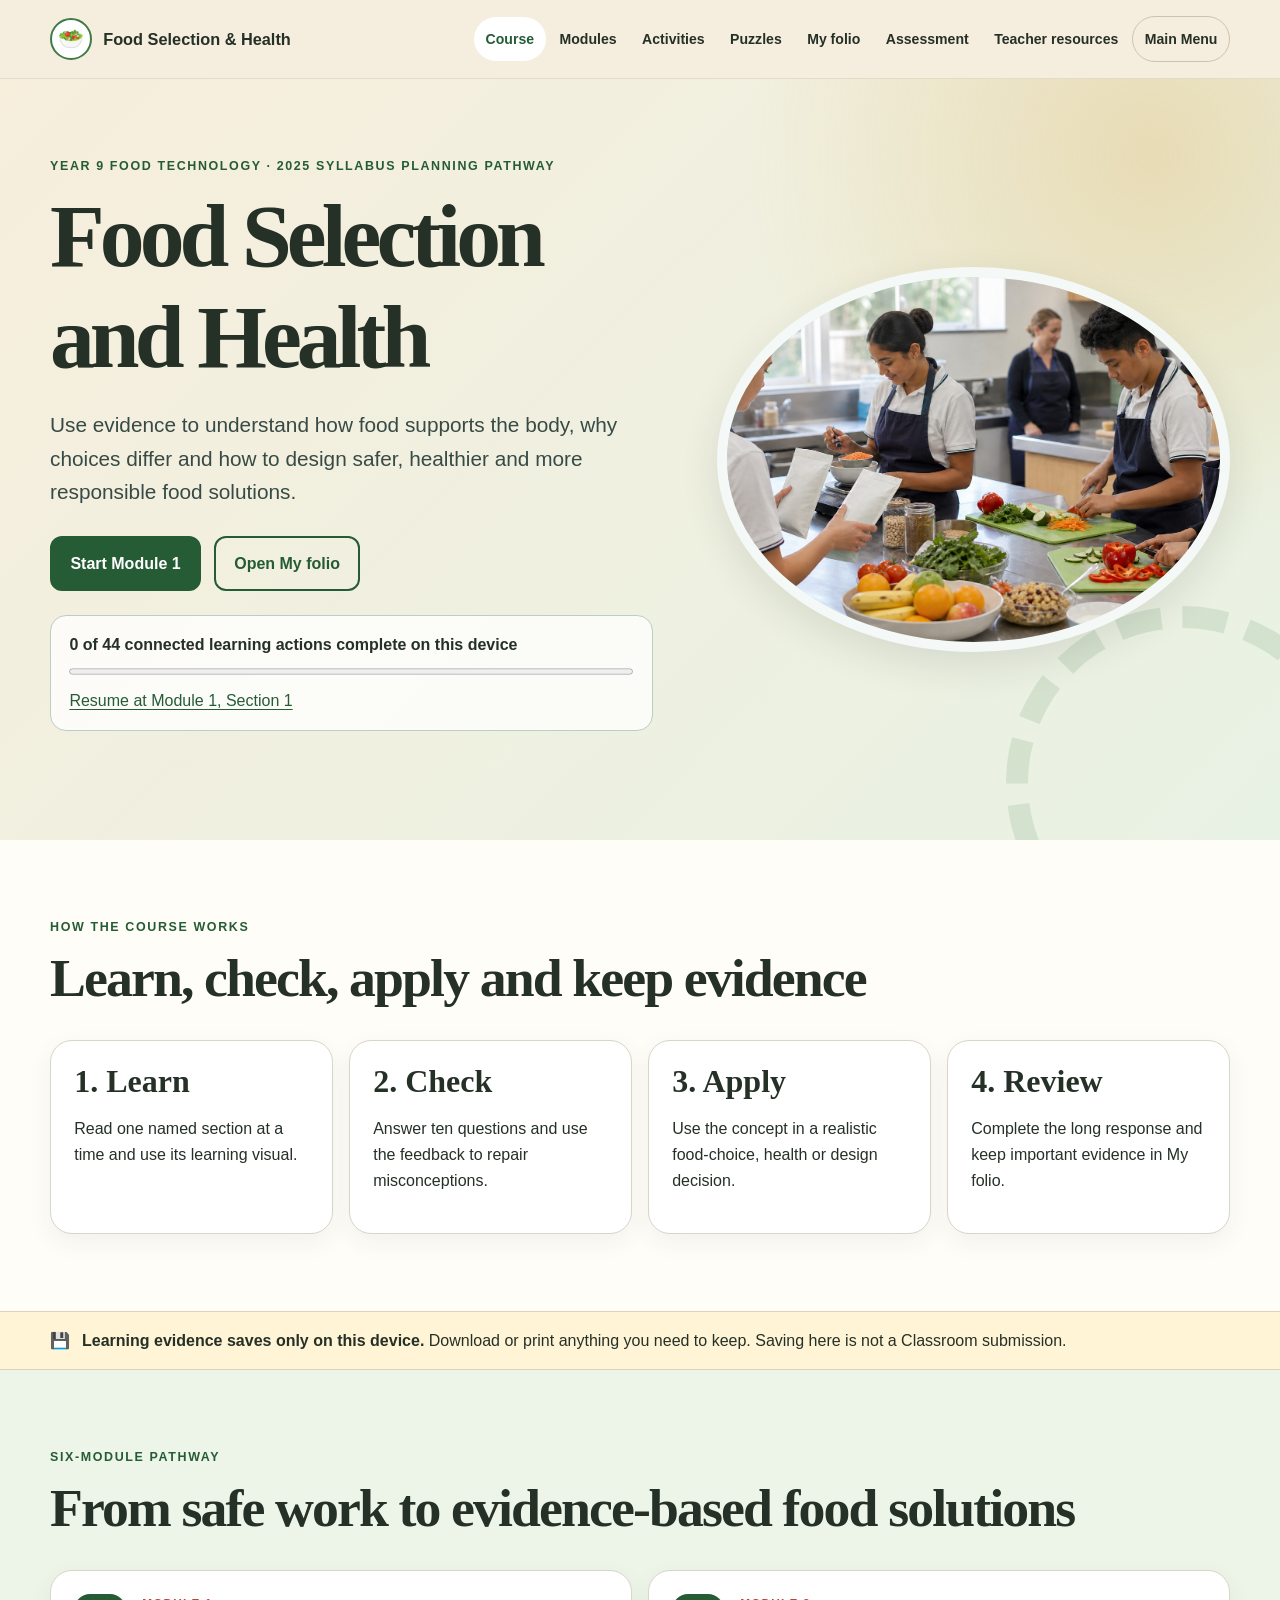
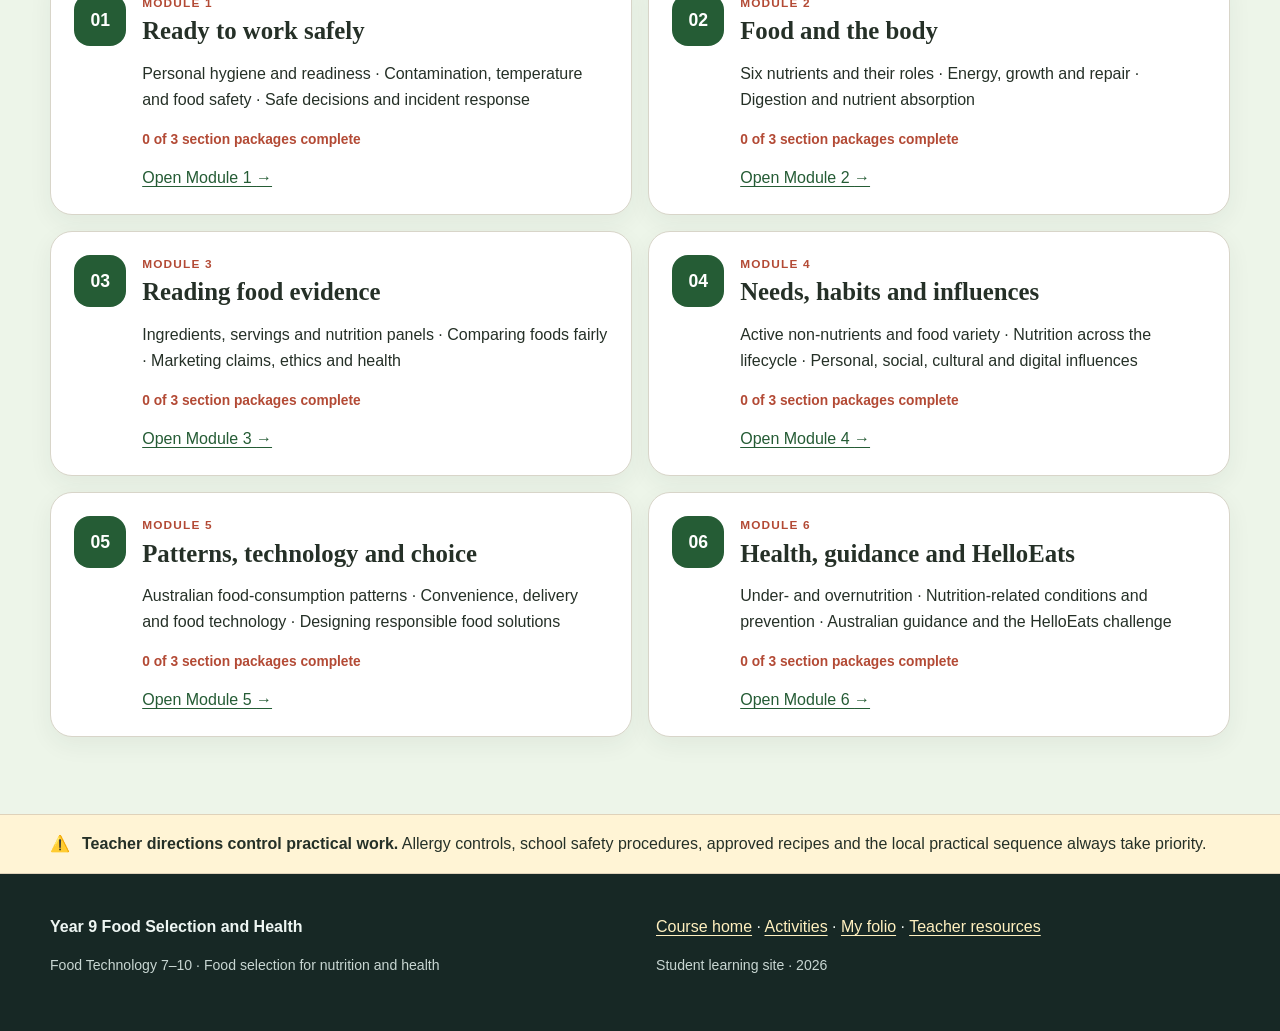
==== commit 03ea1008: "Refine home hero shape and caption" ====
--- a/index.html
+++ b/index.html
@@ -1,5 +1,5 @@
 <!doctype html>
-<html lang="en-AU"><head><meta charset="utf-8"><meta name="viewport" content="width=device-width, initial-scale=1"><meta name="description" content="Year 9 Food Selection and Health, a source-grounded Food Technology guided course."><title>Student Course | Food Selection and Health</title><link rel="stylesheet" href="assets/styles.css"></head>
+<html lang="en-AU"><head><meta charset="utf-8"><meta name="viewport" content="width=device-width, initial-scale=1"><meta name="description" content="Year 9 Food Selection and Health, a source-grounded Food Technology guided course."><title>Student Course | Food Selection and Health</title><link rel="stylesheet" href="assets/styles.css?v=20260828-uniform-ellipse"></head>
 <body><a class="skip-link" href="#main">Skip to course content</a>
   <header class="site-header"><div class="nav-wrap">
     <a class="brand" href="index.html"><span class="brand-mark" aria-hidden="true">🥗</span><span>Food Selection &amp; Health</span></a>
@@ -14,7 +14,7 @@
       <a href="teacher-resources.html">Teacher resources</a>
       <a href="https://stevencowell.github.io/Main-Page/">Main Menu</a>
     </nav>
-  </div></header><main id="main"><section class="hero"><div class="hero-inner"><div><p class="eyebrow">Year 9 Food Technology · 2025 syllabus planning pathway</p><h1>Food Selection and Health</h1><p class="lede">Use evidence to understand how food supports the body, why choices differ and how to design safer, healthier and more responsible food solutions.</p><div class="hero-actions"><a class="button" href="modules/module-01.html">Start Module 1</a><a class="button secondary" href="folio.html">Open My folio</a></div><div class="course-progress-panel"><p data-course-progress>0 of 44 connected learning actions complete on this device</p><progress data-course-progress-bar value="0" max="44">0 of 44</progress><a data-course-resume href="modules/module-01.html#m01-s1-package">Resume at Module 1, Section 1</a></div></div><figure class="hero-image"><img src="assets/food-selection-health-hero.png" alt="Four Year 9 food technology students compare plain packages, measure ingredients and safely prepare vegetables, grains and legumes at a clean classroom bench under teacher supervision."><figcaption class="hero-caption">Food selection is a chain of evidence-based choices about ingredients, context, safety and the needs of the people eating.<span class="hero-learning-job">Learning job: Establish that food selection combines evidence, context, safe preparation, inclusion and practical decision-making.</span><span class="hero-notice"><strong>Notice:</strong> Notice how comparison, measurement and safe preparation happen together. Name one piece of evidence supporting each decision.</span></figcaption></figure></div></section>
+  </div></header><main id="main"><section class="hero"><div class="hero-inner"><div><p class="eyebrow">Year 9 Food Technology · 2025 syllabus planning pathway</p><h1>Food Selection and Health</h1><p class="lede">Use evidence to understand how food supports the body, why choices differ and how to design safer, healthier and more responsible food solutions.</p><div class="hero-actions"><a class="button" href="modules/module-01.html">Start Module 1</a><a class="button secondary" href="folio.html">Open My folio</a></div><div class="course-progress-panel"><p data-course-progress>0 of 44 connected learning actions complete on this device</p><progress data-course-progress-bar value="0" max="44">0 of 44</progress><a data-course-resume href="modules/module-01.html#m01-s1-package">Resume at Module 1, Section 1</a></div></div><figure class="hero-image"><img src="assets/food-selection-health-hero.png" alt="Four Year 9 food technology students compare plain packages, measure ingredients and safely prepare vegetables, grains and legumes at a clean classroom bench under teacher supervision."></figure></div></section>
   <section><div class="wrap"><p class="eyebrow">How the course works</p><h2>Learn, check, apply and keep evidence</h2><div class="rhythm-grid"><article class="card"><h3>1. Learn</h3><p>Read one named section at a time and use its learning visual.</p></article><article class="card"><h3>2. Check</h3><p>Answer ten questions and use the feedback to repair misconceptions.</p></article><article class="card"><h3>3. Apply</h3><p>Use the concept in a realistic food-choice, health or design decision.</p></article><article class="card"><h3>4. Review</h3><p>Complete the long response and keep important evidence in My folio.</p></article></div></div></section>
   <div class="save-note"><div class="wrap"><span aria-hidden="true">💾</span><span><strong>Learning evidence saves only on this device.</strong> Download or print anything you need to keep. Saving here is not a Classroom submission.</span></div></div>
   <section class="soft" id="modules"><div class="wrap"><p class="eyebrow">Six-module pathway</p><h2>From safe work to evidence-based food solutions</h2><div class="module-grid"><article class="card module-card"><div class="module-number">01</div><div><p class="module-stage">Module 1</p><h3>Ready to work safely</h3><p>Personal hygiene and readiness · Contamination, temperature and food safety · Safe decisions and incident response</p><p class="card-progress" data-card-progress="m01">0 of 3 section packages complete</p><a href="modules/module-01.html">Open Module 1 <span aria-hidden="true">→</span></a></div></article><article class="card module-card"><div class="module-number">02</div><div><p class="module-stage">Module 2</p><h3>Food and the body</h3><p>Six nutrients and their roles · Energy, growth and repair · Digestion and nutrient absorption</p><p class="card-progress" data-card-progress="m02">0 of 3 section packages complete</p><a href="modules/module-02.html">Open Module 2 <span aria-hidden="true">→</span></a></div></article><article class="card module-card"><div class="module-number">03</div><div><p class="module-stage">Module 3</p><h3>Reading food evidence</h3><p>Ingredients, servings and nutrition panels · Comparing foods fairly · Marketing claims, ethics and health</p><p class="card-progress" data-card-progress="m03">0 of 3 section packages complete</p><a href="modules/module-03.html">Open Module 3 <span aria-hidden="true">→</span></a></div></article><article class="card module-card"><div class="module-number">04</div><div><p class="module-stage">Module 4</p><h3>Needs, habits and influences</h3><p>Active non-nutrients and food variety · Nutrition across the lifecycle · Personal, social, cultural and digital influences</p><p class="card-progress" data-card-progress="m04">0 of 3 section packages complete</p><a href="modules/module-04.html">Open Module 4 <span aria-hidden="true">→</span></a></div></article><article class="card module-card"><div class="module-number">05</div><div><p class="module-stage">Module 5</p><h3>Patterns, technology and choice</h3><p>Australian food-consumption patterns · Convenience, delivery and food technology · Designing responsible food solutions</p><p class="card-progress" data-card-progress="m05">0 of 3 section packages complete</p><a href="modules/module-05.html">Open Module 5 <span aria-hidden="true">→</span></a></div></article><article class="card module-card"><div class="module-number">06</div><div><p class="module-stage">Module 6</p><h3>Health, guidance and HelloEats</h3><p>Under- and overnutrition · Nutrition-related conditions and prevention · Australian guidance and the HelloEats challenge</p><p class="card-progress" data-card-progress="m06">0 of 3 section packages complete</p><a href="modules/module-06.html">Open Module 6 <span aria-hidden="true">→</span></a></div></article></div></div></section>
--- a/assets/styles.css
+++ b/assets/styles.css
@@ -287,7 +287,7 @@
   min-height: 0;
   aspect-ratio: 4 / 3;
   border: 10px solid rgba(255, 255, 255, 0.72);
-  border-radius: 44% 56% 42% 58% / 52% 38% 62% 48%;
+  border-radius: 50%;
   background: #d8e8e1;
   box-shadow: var(--shadow);
   object-fit: cover;
